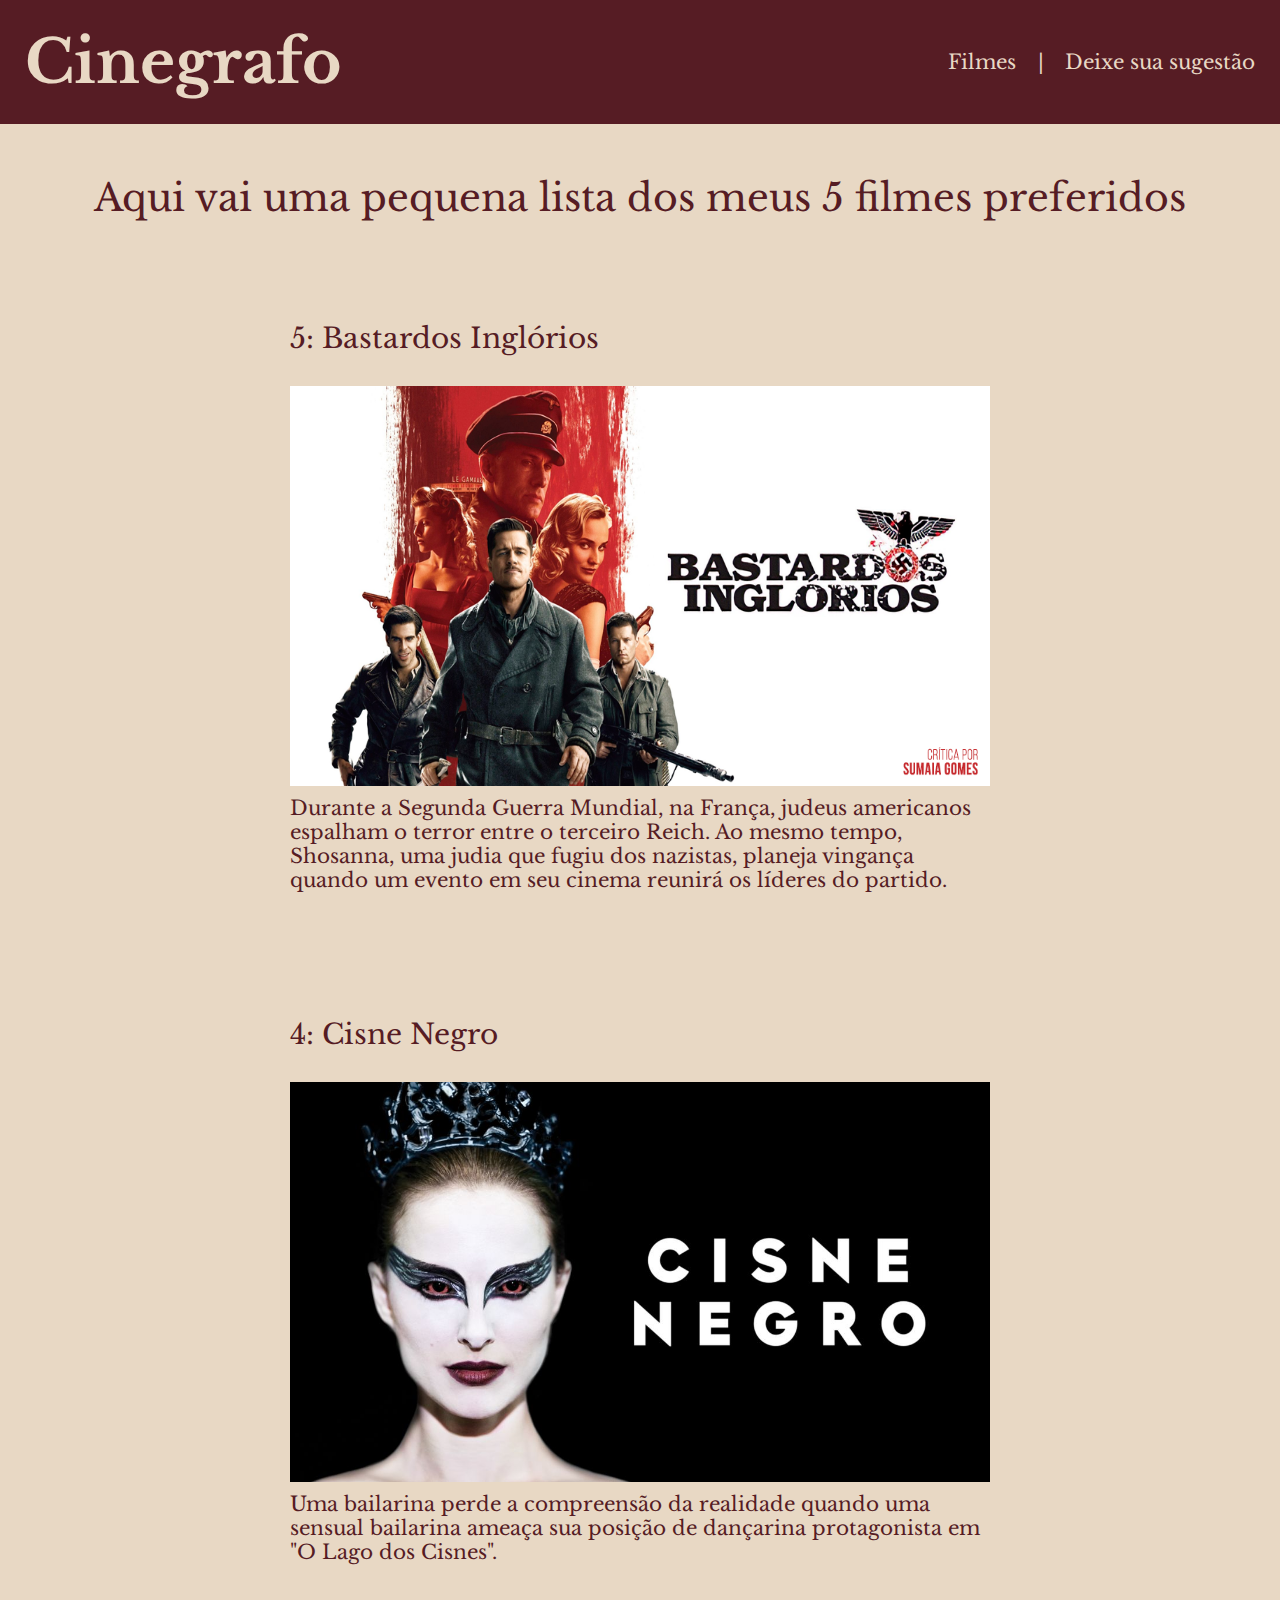
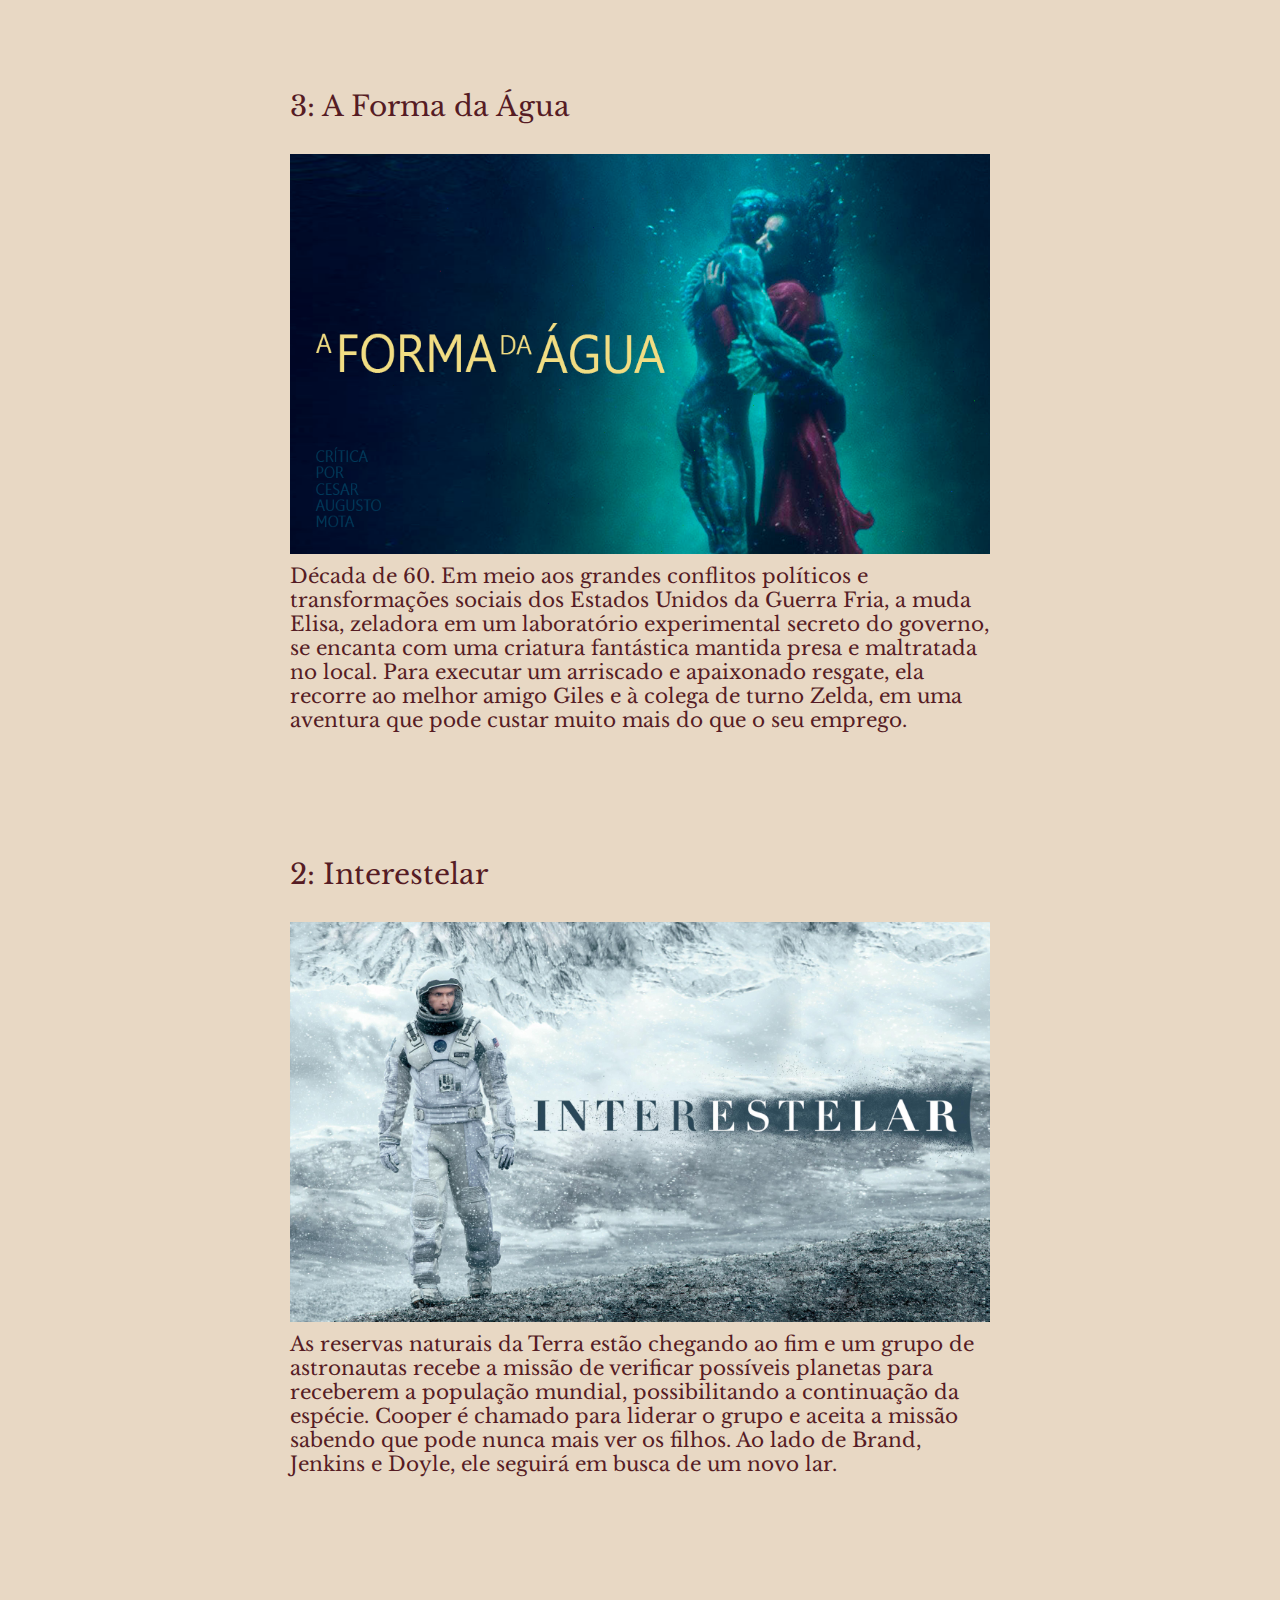
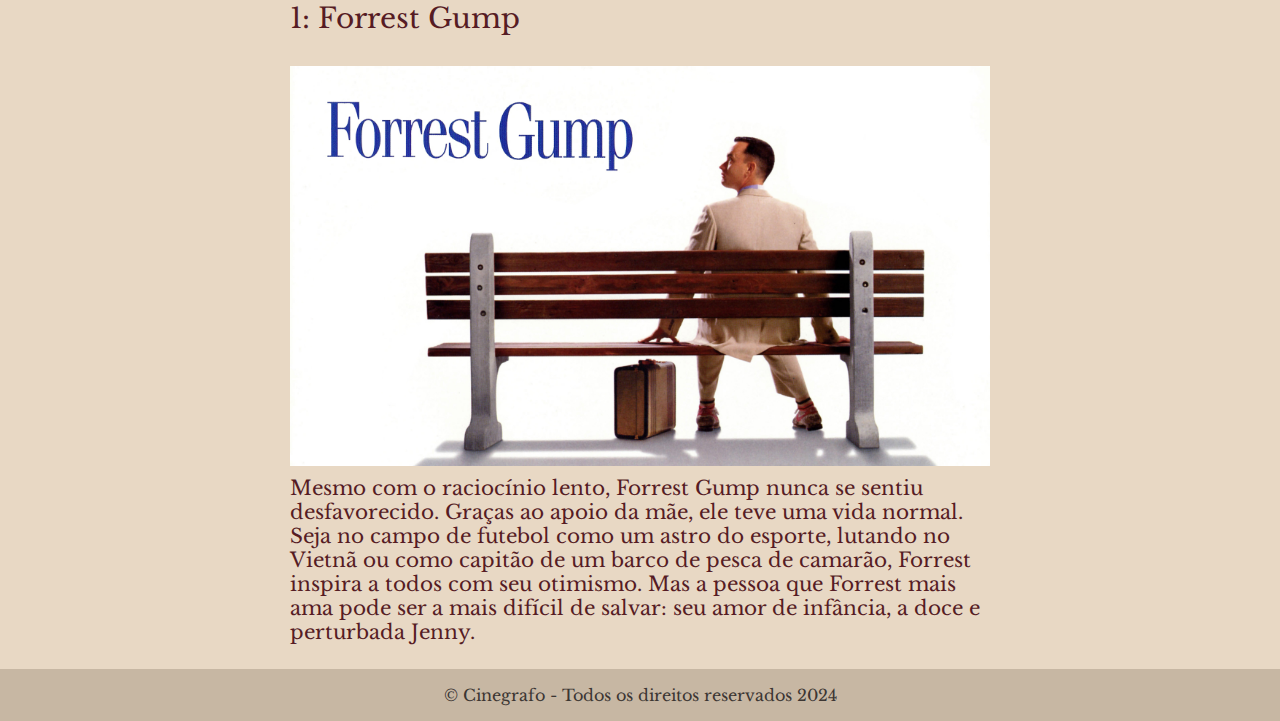
==== index.html @ f19b9687 "commit inicial" ====
<!DOCTYPE html>
<html lang="pt-br">
<head>
    <meta charset="UTF-8">
    <meta name="viewport" content="width=device-width, initial-scale=1.0">
    <title>Cinegrafo</title>
    <link rel="stylesheet" href="./main.css">
    <link rel="preconnect" href="https://fonts.googleapis.com">
    <link rel="preconnect" href="https://fonts.gstatic.com" crossorigin>
    <link href="https://fonts.googleapis.com/css2?family=Libre+Baskerville:ital,wght@0,400;0,700;1,400&display=swap" rel="stylesheet">
</head>
<body>
    <header>
        <div class="container">
            <h1>Cinegrafo</h1>
            <nav>
                <ul>
                    <li>
                        <a href="#movies">Filmes</a>
                    </li>
                    <li>|</li>
                    <li>
                        <a href="./deixe-sua-sugestao.html" title="Ir para o formulário">Deixe sua sugestão</a>
                    </li>
                </ul>
            </nav>
        </div>
    </header>
    <section id="movies">
        <div class="container">
            <h2>Aqui vai uma pequena lista dos meus 5 filmes preferidos</h2>
            <h3>5: Bastardos Inglórios</h3>
            <img class="imagem" src="./image/bastardos-inglorios.png" alt="cartaz filme bastardos inglorios">
            <p>Durante a Segunda Guerra Mundial, na França, judeus americanos espalham o terror entre o terceiro Reich. Ao mesmo tempo, Shosanna, uma judia que fugiu dos nazistas, planeja vingança quando um evento em seu cinema reunirá os líderes do partido.</p>
            <h3>4: Cisne Negro</h3>
            <img class="imagem"  src="./image/cisne-negro.jpg" alt="cartaz filme cisne negro">
            <p>Uma bailarina perde a compreensão da realidade quando uma sensual bailarina ameaça sua posição de dançarina protagonista em "O Lago dos Cisnes".</p>
            <h3>3: A Forma da Água</h3>
            <img class="imagem"  src="./image/forma-da-agua.jpg" alt="cartaz filme a forma da agua">
            <p>Década de 60. Em meio aos grandes conflitos políticos e transformações sociais dos Estados Unidos da Guerra Fria, a muda Elisa, zeladora em um laboratório experimental secreto do governo, se encanta com uma criatura fantástica mantida presa e maltratada no local. Para executar um arriscado e apaixonado resgate, ela recorre ao melhor amigo Giles e à colega de turno Zelda, em uma aventura que pode custar muito mais do que o seu emprego.</p>
            <h3>2: Interestelar</h3>
            <img class="imagem"  src="./image/interestelar.jpg" alt="cartaz filme interestelar">
            <p>As reservas naturais da Terra estão chegando ao fim e um grupo de astronautas recebe a missão de verificar possíveis planetas para receberem a população mundial, possibilitando a continuação da espécie. Cooper é chamado para liderar o grupo e aceita a missão sabendo que pode nunca mais ver os filhos. Ao lado de Brand, Jenkins e Doyle, ele seguirá em busca de um novo lar.</p>
            <h3>1: Forrest Gump</h3>
            <img class="imagem"  src="./image/forrest-gump.jpg" alt="cartaz filme forrest gump">
            <p>Mesmo com o raciocínio lento, Forrest Gump nunca se sentiu desfavorecido. Graças ao apoio da mãe, ele teve uma vida normal. Seja no campo de futebol como um astro do esporte, lutando no Vietnã ou como capitão de um barco de pesca de camarão, Forrest inspira a todos com seu otimismo. Mas a pessoa que Forrest mais ama pode ser a mais difícil de salvar: seu amor de infância, a doce e perturbada Jenny.</p>
        </div>
    </section>
    <footer>
        <div class="container">
            <p>&copy; Cinegrafo - Todos os direitos reservados 2024</p>
        </div>
    </footer>
</body>
</html>
---- main.css ----
* {
    margin: 0%;
    padding: 0%;
    box-sizing: border-box;
}

header,
section h2,
section h3,
form button {
    font-family: "Libre Baskerville", serif;
    font-weight: normal;
}

body, textarea {
    font-family: "Libre Baskerville", serif;
}

header {
    background-color: #561C24;
    padding: 25px;
    color: #E8D8C4;
}

header h1 {
    color: #E8D8C4;
    font-size: 60px;
}

header nav li {
    display: inline;
    margin-left: 16px;
    font-size: 20px;
}

header nav li a {
    color: #E8D8C4;
    text-decoration: none;
}

header nav li a:hover {
    color: #d2b088;
}

.container {
    max-width: 1280px;
    width: 100%;
    margin: 0 auto;
}

header .container, 
section {
    display: flex;
    align-items: center;
    justify-content: space-between;
}

body {
    background-color: #E8D8C4;
}

section {
    color: #561C24;
    padding-top: 50px;
}

section h2 {
    font-size: 38px;
    padding-bottom: 10;
    text-align: center;
}

section h3 {
    font-size: 28px;
    padding: 100px 0px 30px 290px;
}

section p {
    font-size: 20px;
    padding: 10px 290px 25px 290px;
    padding-top: 10px;
    padding-bottom: 25px;
}

.imagem {
    display: block;
    margin-left: auto;
    margin-right: auto;
    height: 400px;
    width: 700px;
}

form textarea {
    resize: none;
    height: 200px;
    background-color: #f2eadf;
}

input:focus, textarea:focus {
    outline-color: #561C24;
}

footer {
    background-color: #C7B7A3;
    padding: 16px 0;
    color: #3C3633;
    text-align: center;
}

header a {
    text-decoration: none;
}

section label {
    font-size: 24px;
}

form textarea,
button {
    display: block;
    width: 325px;
    margin: 8px 0 8px 0;
    padding: 8px;
}

form button {
    background-color: #561C24;
    color: #C7B7A3;
    border: none;
    cursor: pointer;
}

form button:hover {
    background-color: #7b242f;
}
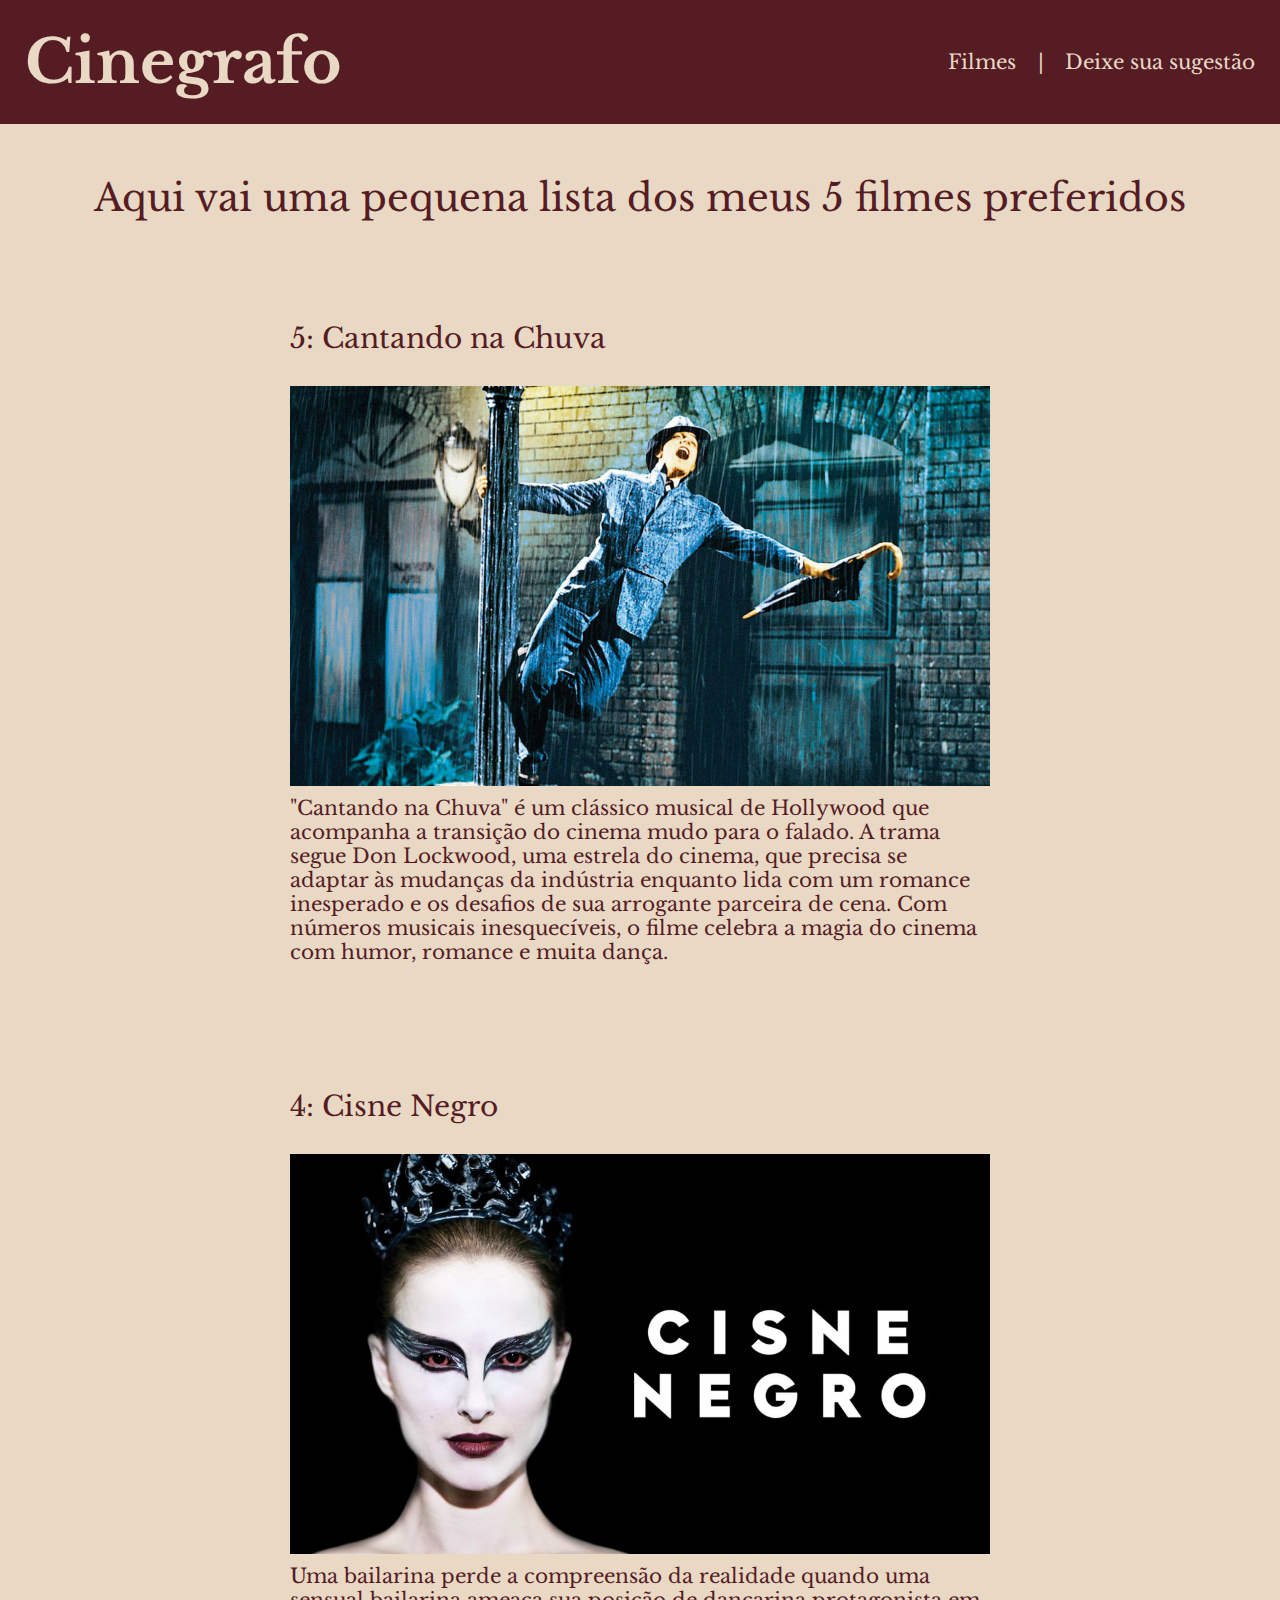
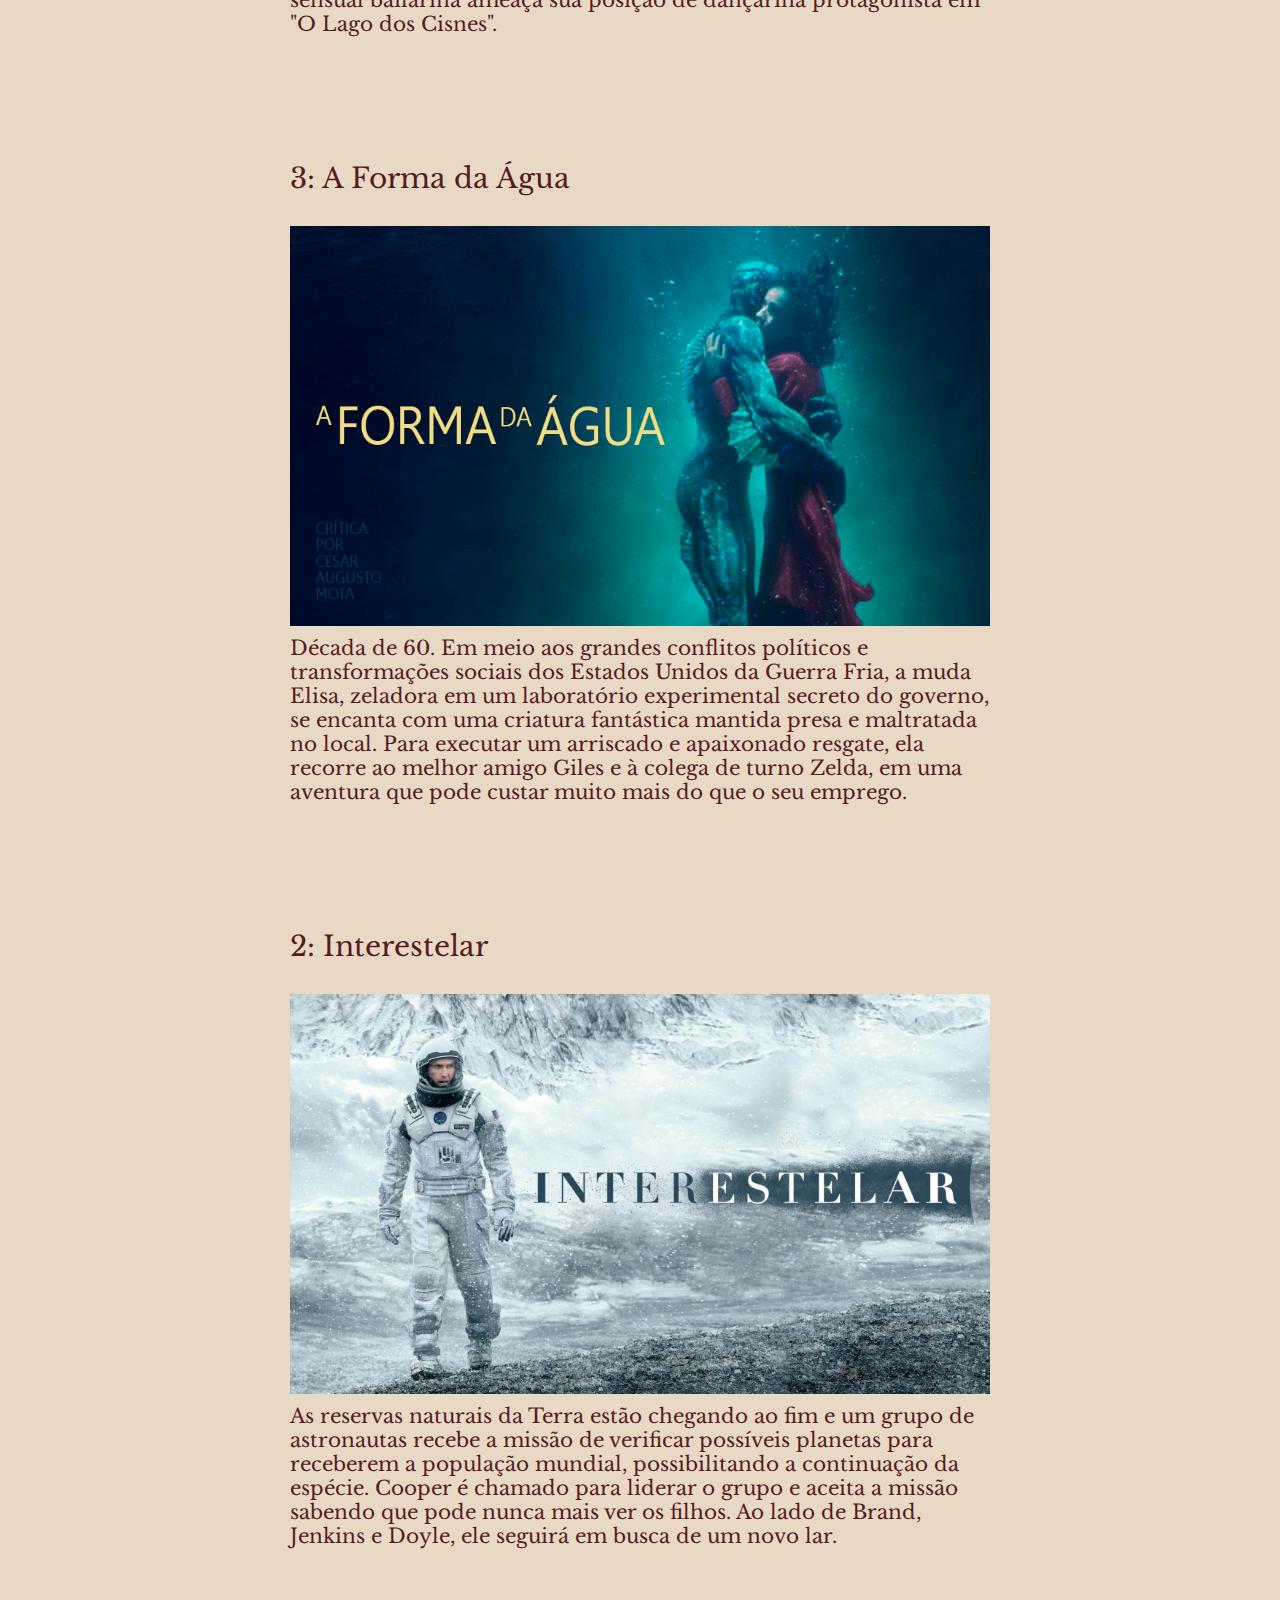
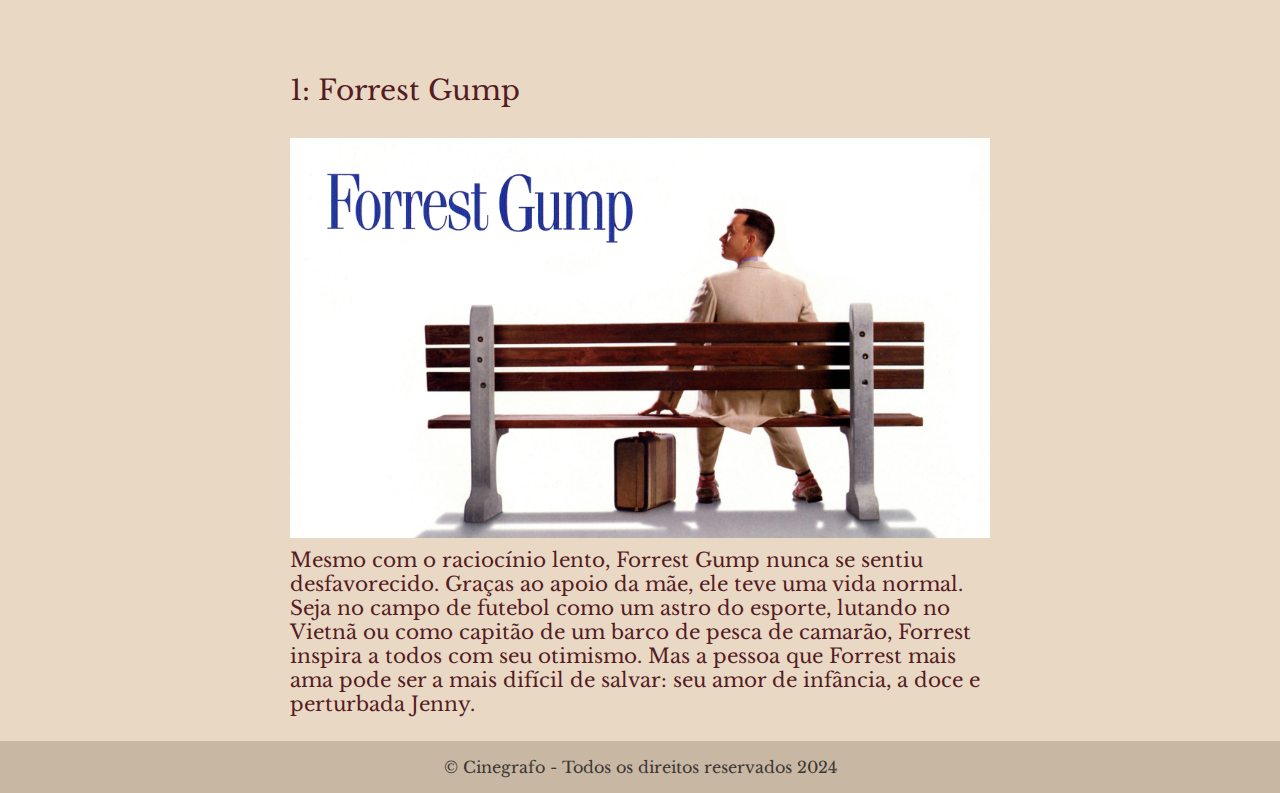
==== commit 2538b82d: "alterando filme n5" ====
--- a/index.html
+++ b/index.html
@@ -29,9 +29,9 @@
     <section id="movies">
         <div class="container">
             <h2>Aqui vai uma pequena lista dos meus 5 filmes preferidos</h2>
-            <h3>5: Bastardos Inglórios</h3>
-            <img class="imagem" src="./image/bastardos-inglorios.png" alt="cartaz filme bastardos inglorios">
-            <p>Durante a Segunda Guerra Mundial, na França, judeus americanos espalham o terror entre o terceiro Reich. Ao mesmo tempo, Shosanna, uma judia que fugiu dos nazistas, planeja vingança quando um evento em seu cinema reunirá os líderes do partido.</p>
+            <h3>5: Cantando na Chuva</h3>
+            <img class="imagem" src="./image/cantando-na-chuva.jpg" alt="cartaz filme Cantando na Chuva">
+            <p>"Cantando na Chuva" é um clássico musical de Hollywood que acompanha a transição do cinema mudo para o falado. A trama segue Don Lockwood, uma estrela do cinema, que precisa se adaptar às mudanças da indústria enquanto lida com um romance inesperado e os desafios de sua arrogante parceira de cena. Com números musicais inesquecíveis, o filme celebra a magia do cinema com humor, romance e muita dança.</p>
             <h3>4: Cisne Negro</h3>
             <img class="imagem"  src="./image/cisne-negro.jpg" alt="cartaz filme cisne negro">
             <p>Uma bailarina perde a compreensão da realidade quando uma sensual bailarina ameaça sua posição de dançarina protagonista em "O Lago dos Cisnes".</p>
